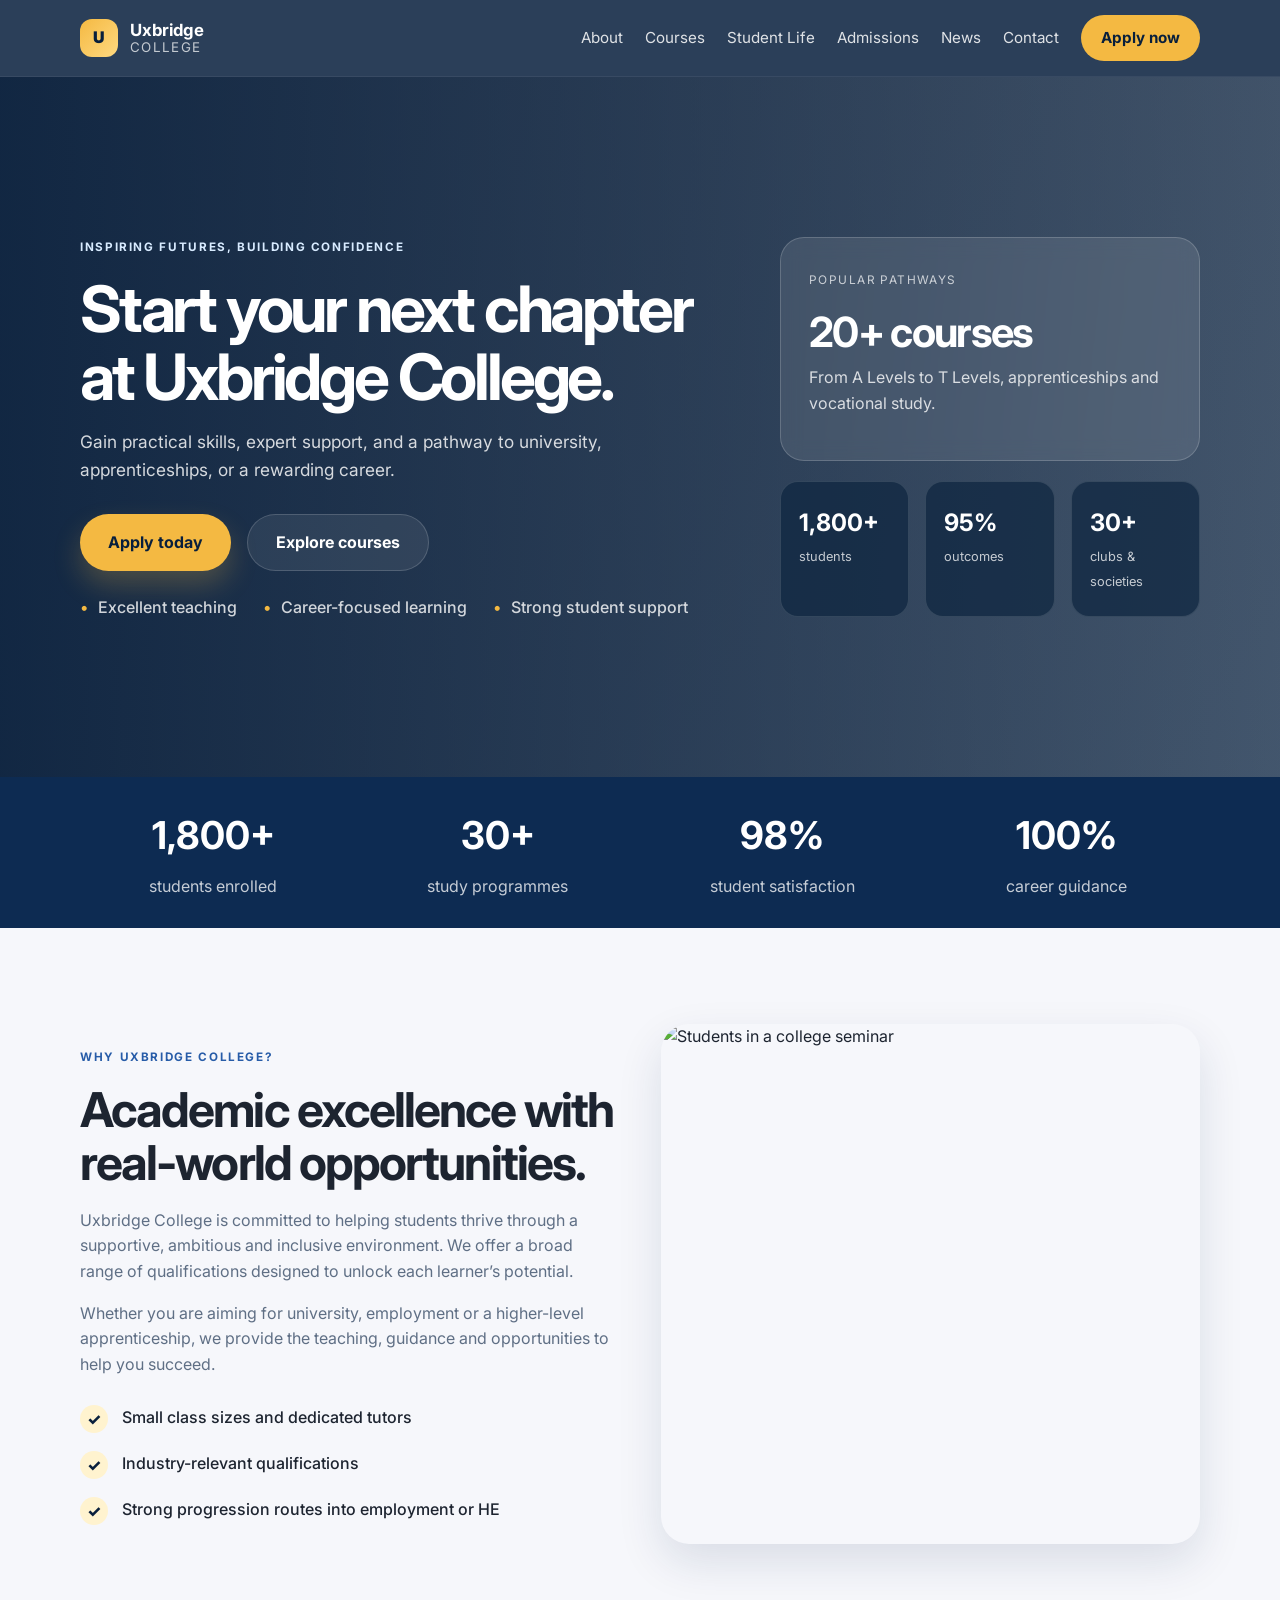
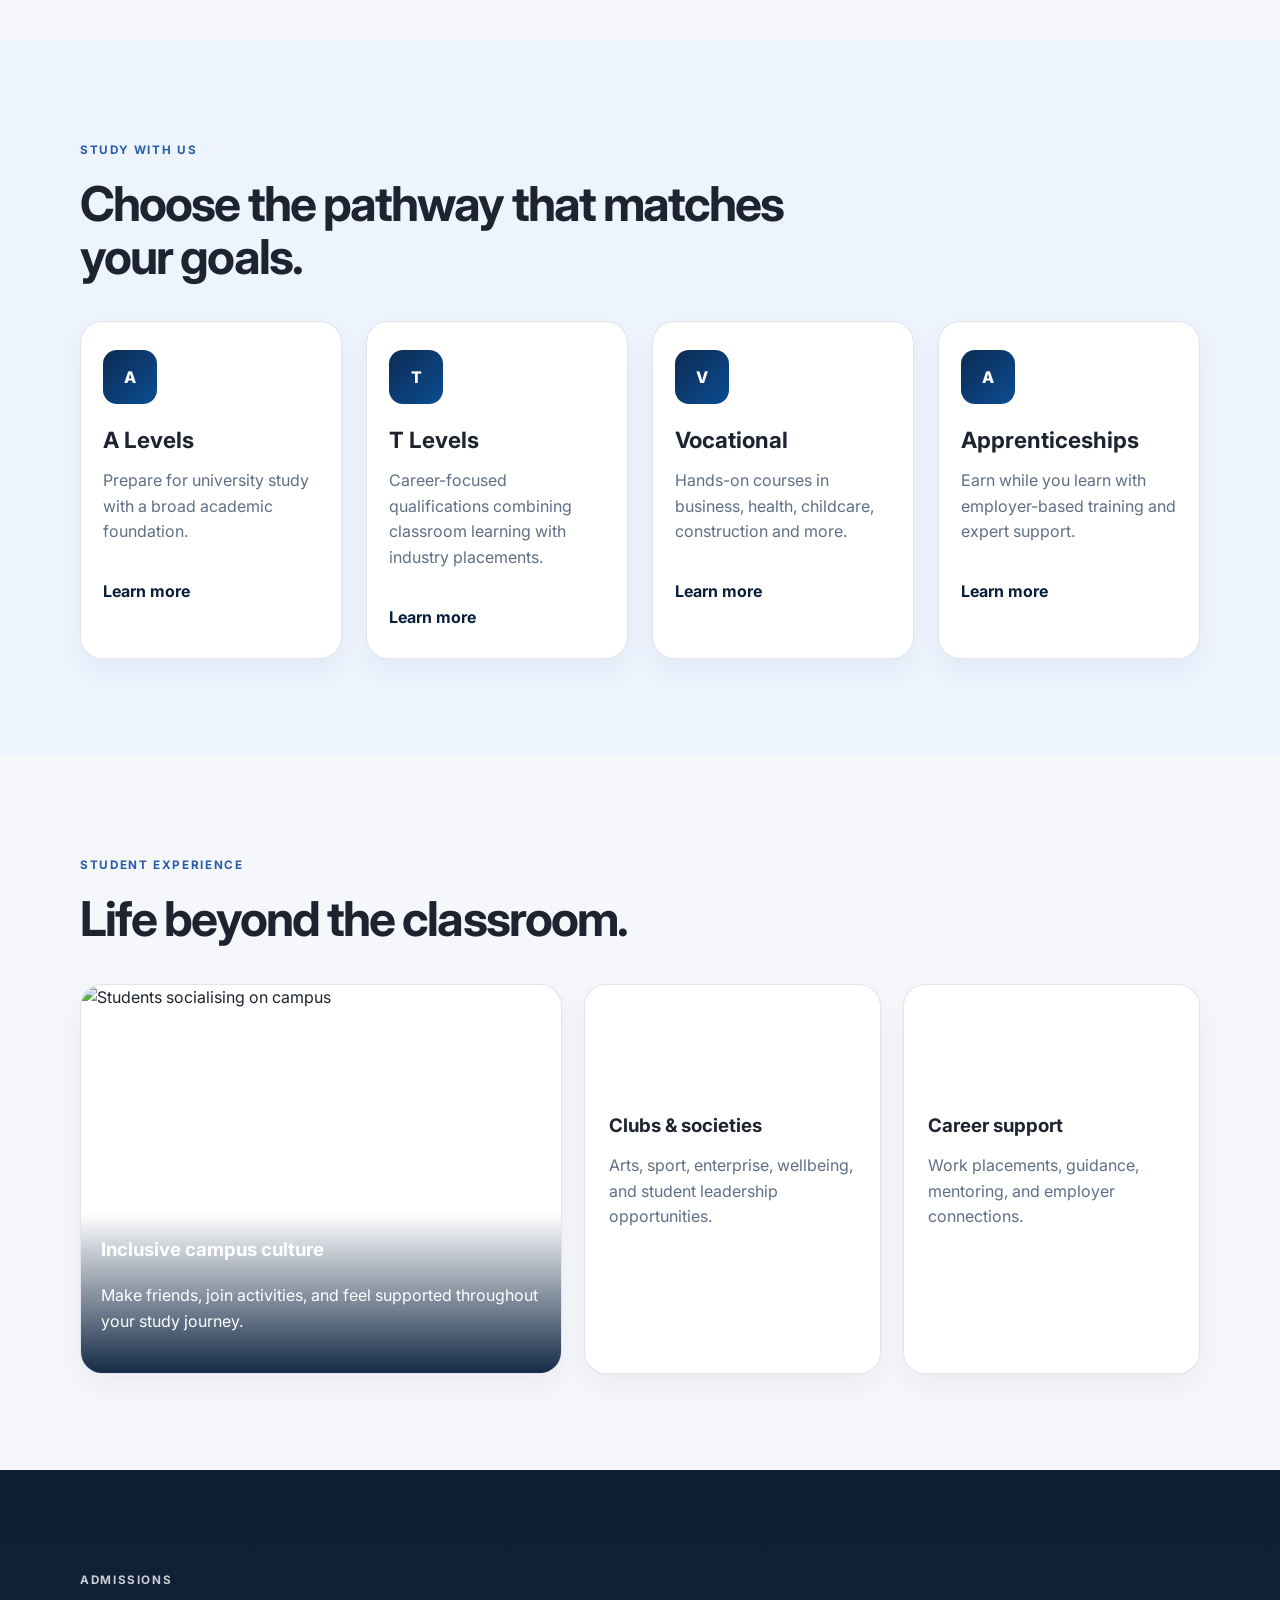
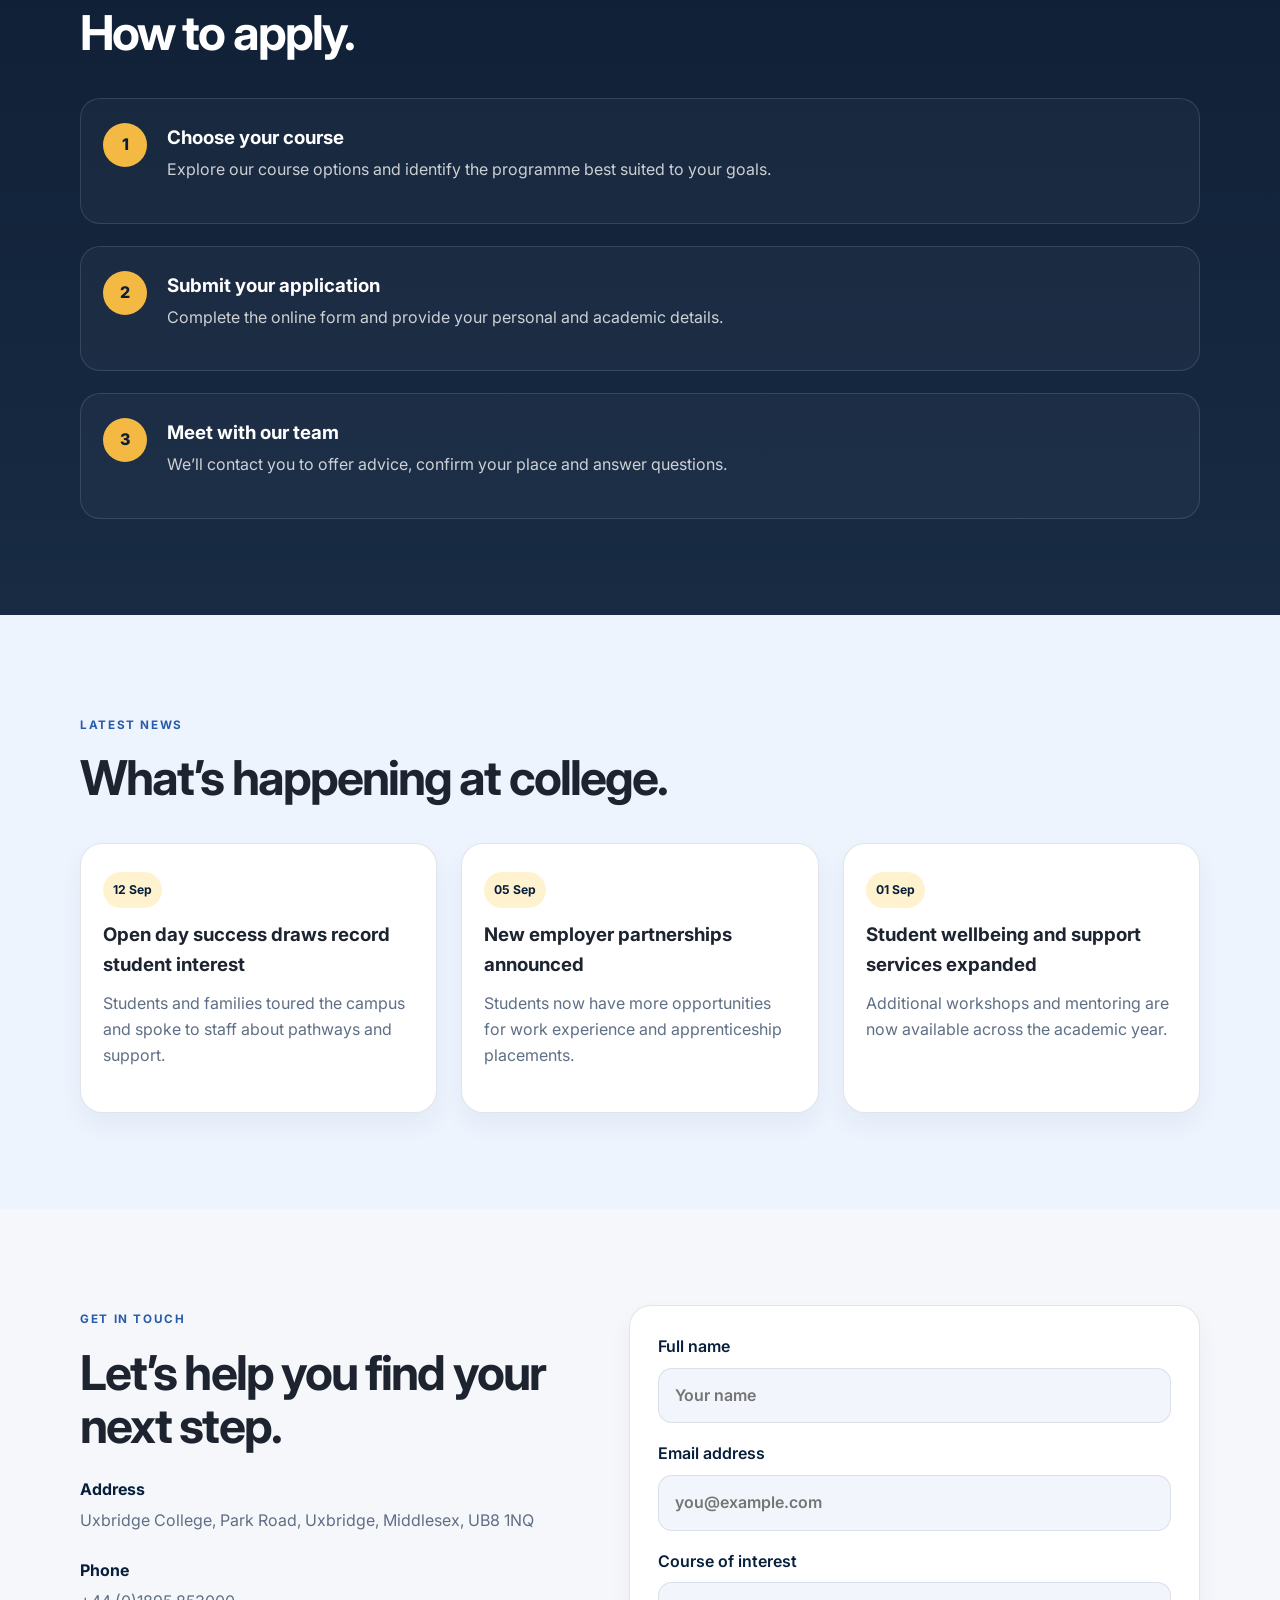
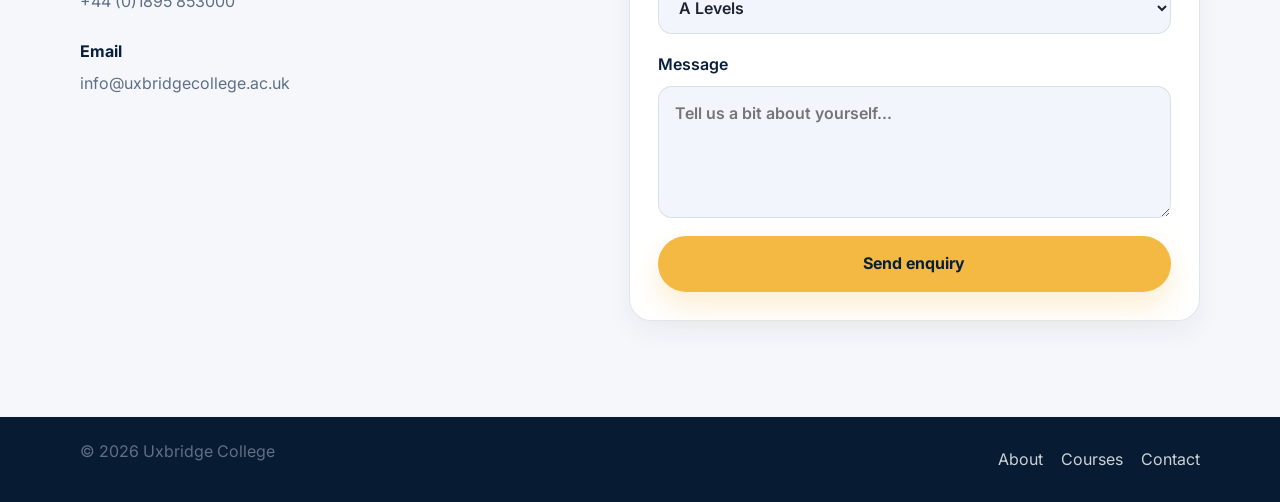
==== index.html @ 9ef07930 "Create responsive Uxbridge College marketing website with landing page and supporting assets." ====
<!DOCTYPE html>
<html lang="en">
  <head>
    <meta charset="UTF-8" />
    <meta name="viewport" content="width=device-width, initial-scale=1.0" />
    <meta
      name="description"
      content="Uxbridge College offers a wide range of further education, apprenticeships, and university pathways to help students achieve their goals."
    />
    <title>Uxbridge College | Further Education & Skills</title>
    <link rel="preconnect" href="https://fonts.googleapis.com" />
    <link rel="preconnect" href="https://fonts.gstatic.com" crossorigin />
    <link
      href="https://fonts.googleapis.com/css2?family=Inter:wght@400;500;600;700;800;900&display=swap"
      rel="stylesheet"
    />
    <link rel="stylesheet" href="styles.css" />
  </head>
  <body>
    <header class="site-header">
      <div class="container nav-wrap">
        <a href="#top" class="brand" aria-label="Uxbridge College home">
          <span class="brand-mark">U</span>
          <span class="brand-text">
            <strong>Uxbridge</strong>
            <small>College</small>
          </span>
        </a>

        <button class="nav-toggle" aria-label="Open menu" aria-expanded="false">
          <span></span>
          <span></span>
          <span></span>
        </button>

        <nav class="main-nav" aria-label="Main navigation">
          <a href="#about">About</a>
          <a href="#courses">Courses</a>
          <a href="#life">Student Life</a>
          <a href="#admissions">Admissions</a>
          <a href="#news">News</a>
          <a href="#contact">Contact</a>
          <a href="#apply" class="nav-cta">Apply now</a>
        </nav>
      </div>
    </header>

    <main id="top">
      <section class="hero">
        <div class="hero-overlay"></div>
        <div class="container hero-content">
          <div class="hero-copy">
            <p class="eyebrow">Inspiring futures, building confidence</p>
            <h1>Start your next chapter at Uxbridge College.</h1>
            <p class="lead">
              Gain practical skills, expert support, and a pathway to university,
              apprenticeships, or a rewarding career.
            </p>
            <div class="hero-actions">
              <a href="#apply" class="btn btn-primary">Apply today</a>
              <a href="#courses" class="btn btn-secondary">Explore courses</a>
            </div>
            <ul class="hero-points" aria-label="Key benefits">
              <li>Excellent teaching</li>
              <li>Career-focused learning</li>
              <li>Strong student support</li>
            </ul>
          </div>

          <div class="hero-panel" aria-label="College highlights">
            <div class="panel-card">
              <span class="panel-label">Popular pathways</span>
              <h2>20+ courses</h2>
              <p>From A Levels to T Levels, apprenticeships and vocational study.</p>
            </div>
            <div class="mini-grid">
              <div>
                <strong>1,800+</strong>
                <span>students</span>
              </div>
              <div>
                <strong>95%</strong>
                <span>outcomes</span>
              </div>
              <div>
                <strong>30+</strong>
                <span>clubs & societies</span>
              </div>
            </div>
          </div>
        </div>
      </section>

      <section class="stats-bar">
        <div class="container stats-grid">
          <div>
            <strong>1,800+</strong>
            <span>students enrolled</span>
          </div>
          <div>
            <strong>30+</strong>
            <span>study programmes</span>
          </div>
          <div>
            <strong>98%</strong>
            <span>student satisfaction</span>
          </div>
          <div>
            <strong>100%</strong>
            <span>career guidance</span>
          </div>
        </div>
      </section>

      <section class="section" id="about">
        <div class="container two-col">
          <div class="section-copy">
            <p class="eyebrow eyebrow-dark">Why Uxbridge College?</p>
            <h2>Academic excellence with real-world opportunities.</h2>
            <p>
              Uxbridge College is committed to helping students thrive through a
              supportive, ambitious and inclusive environment. We offer a broad
              range of qualifications designed to unlock each learner’s potential.
            </p>
            <p>
              Whether you are aiming for university, employment or a higher-level
              apprenticeship, we provide the teaching, guidance and opportunities
              to help you succeed.
            </p>
            <div class="feature-list">
              <div>
                <span>✓</span>
                <p>Small class sizes and dedicated tutors</p>
              </div>
              <div>
                <span>✓</span>
                <p>Industry-relevant qualifications</p>
              </div>
              <div>
                <span>✓</span>
                <p>Strong progression routes into employment or HE</p>
              </div>
            </div>
          </div>

          <div class="image-card image-card-large">
            <img
              src="https://images.unsplash.com/photo-1522202176988-66273c2fd55f?auto=format&fit=crop&w=900&q=80"
              alt="Students in a college seminar"
            />
          </div>
        </div>
      </section>

      <section class="section alt-section" id="courses">
        <div class="container">
          <div class="section-heading">
            <p class="eyebrow eyebrow-dark">Study with us</p>
            <h2>Choose the pathway that matches your goals.</h2>
          </div>

          <div class="card-grid course-grid">
            <article class="info-card">
              <div class="card-icon">A</div>
              <h3>A Levels</h3>
              <p>Prepare for university study with a broad academic foundation.</p>
              <a href="#apply">Learn more</a>
            </article>

            <article class="info-card">
              <div class="card-icon">T</div>
              <h3>T Levels</h3>
              <p>Career-focused qualifications combining classroom learning with industry placements.</p>
              <a href="#apply">Learn more</a>
            </article>

            <article class="info-card">
              <div class="card-icon">V</div>
              <h3>Vocational</h3>
              <p>Hands-on courses in business, health, childcare, construction and more.</p>
              <a href="#apply">Learn more</a>
            </article>

            <article class="info-card">
              <div class="card-icon">A</div>
              <h3>Apprenticeships</h3>
              <p>Earn while you learn with employer-based training and expert support.</p>
              <a href="#apply">Learn more</a>
            </article>
          </div>
        </div>
      </section>

      <section class="section" id="life">
        <div class="container">
          <div class="section-heading">
            <p class="eyebrow eyebrow-dark">Student experience</p>
            <h2>Life beyond the classroom.</h2>
          </div>

          <div class="life-grid">
            <div class="life-card large-card">
              <img
                src="https://images.unsplash.com/photo-1541339907198-e9a5d4d1a2f5?auto=format&fit=crop&w=900&q=80"
                alt="Students socialising on campus"
              />
              <div class="life-copy">
                <h3>Inclusive campus culture</h3>
                <p>Make friends, join activities, and feel supported throughout your study journey.</p>
              </div>
            </div>

            <div class="life-card muted-card">
              <h3>Clubs & societies</h3>
              <p>Arts, sport, enterprise, wellbeing, and student leadership opportunities.</p>
            </div>

            <div class="life-card muted-card">
              <h3>Career support</h3>
              <p>Work placements, guidance, mentoring, and employer connections.</p>
            </div>
          </div>
        </div>
      </section>

      <section class="section admissions-section" id="admissions">
        <div class="container">
          <div class="section-heading">
            <p class="eyebrow eyebrow-dark">Admissions</p>
            <h2>How to apply.</h2>
          </div>

          <div class="timeline">
            <div class="timeline-item">
              <span class="step">1</span>
              <div>
                <h3>Choose your course</h3>
                <p>Explore our course options and identify the programme best suited to your goals.</p>
              </div>
            </div>

            <div class="timeline-item">
              <span class="step">2</span>
              <div>
                <h3>Submit your application</h3>
                <p>Complete the online form and provide your personal and academic details.</p>
              </div>
            </div>

            <div class="timeline-item">
              <span class="step">3</span>
              <div>
                <h3>Meet with our team</h3>
                <p>We’ll contact you to offer advice, confirm your place and answer questions.</p>
              </div>
            </div>
          </div>
        </div>
      </section>

      <section class="section alt-section" id="news">
        <div class="container">
          <div class="section-heading">
            <p class="eyebrow eyebrow-dark">Latest news</p>
            <h2>What’s happening at college.</h2>
          </div>

          <div class="card-grid news-grid">
            <article class="news-card">
              <span class="news-date">12 Sep</span>
              <h3>Open day success draws record student interest</h3>
              <p>Students and families toured the campus and spoke to staff about pathways and support.</p>
            </article>

            <article class="news-card">
              <span class="news-date">05 Sep</span>
              <h3>New employer partnerships announced</h3>
              <p>Students now have more opportunities for work experience and apprenticeship placements.</p>
            </article>

            <article class="news-card">
              <span class="news-date">01 Sep</span>
              <h3>Student wellbeing and support services expanded</h3>
              <p>Additional workshops and mentoring are now available across the academic year.</p>
            </article>
          </div>
        </div>
      </section>

      <section class="section contact-section" id="contact">
        <div class="container contact-wrap">
          <div class="contact-info">
            <p class="eyebrow eyebrow-dark">Get in touch</p>
            <h2>Let’s help you find your next step.</h2>
            <div class="contact-item">
              <strong>Address</strong>
              <p>Uxbridge College, Park Road, Uxbridge, Middlesex, UB8 1NQ</p>
            </div>
            <div class="contact-item">
              <strong>Phone</strong>
              <p>+44 (0)1895 853000</p>
            </div>
            <div class="contact-item">
              <strong>Email</strong>
              <p>info@uxbridgecollege.ac.uk</p>
            </div>
          </div>

          <form class="contact-form" id="apply">
            <label>
              Full name
              <input type="text" name="name" placeholder="Your name" />
            </label>
            <label>
              Email address
              <input type="email" name="email" placeholder="you@example.com" />
            </label>
            <label>
              Course of interest
              <select name="course">
                <option>A Levels</option>
                <option>T Levels</option>
                <option>Vocational</option>
                <option>Apprenticeship</option>
              </select>
            </label>
            <label>
              Message
              <textarea name="message" rows="4" placeholder="Tell us a bit about yourself..."></textarea>
            </label>
            <button type="submit" class="btn btn-primary btn-block">Send enquiry</button>
          </form>
        </div>
      </section>
    </main>

    <footer class="site-footer">
      <div class="container footer-wrap">
        <p>© <span id="year"></span> Uxbridge College</p>
        <div class="footer-links">
          <a href="#about">About</a>
          <a href="#courses">Courses</a>
          <a href="#contact">Contact</a>
        </div>
      </div>
    </footer>

    <script src="script.js"></script>
  </body>
</html>
---- styles.css ----
:root {
  --bg: #f6f7fb;
  --surface: #ffffff;
  --surface-alt: #edf3ff;
  --primary: #0d2b52;
  --primary-strong: #081f3c;
  --secondary: #f4b942;
  --secondary-soft: #fff3cf;
  --text: #1d2430;
  --muted: #5f6f85;
  --border: rgba(13, 43, 82, 0.12);
  --shadow: 0 18px 45px rgba(13, 43, 82, 0.12);
}

* {
  box-sizing: border-box;
}

html {
  scroll-behavior: smooth;
}

body {
  margin: 0;
  font-family: "Inter", sans-serif;
  background: var(--bg);
  color: var(--text);
  line-height: 1.6;
}

a {
  color: inherit;
  text-decoration: none;
}

img {
  max-width: 100%;
  display: block;
}

button,
input,
select,
textarea {
  font: inherit;
}

.container {
  width: min(1120px, calc(100% - 32px));
  margin: 0 auto;
}

.section {
  padding: 96px 0;
}

.alt-section {
  background: #edf4fe;
}

.eyebrow {
  display: inline-block;
  margin: 0 0 18px;
  font-size: 0.73rem;
  letter-spacing: 0.14em;
  text-transform: uppercase;
  font-weight: 700;
  color: #d8ebff;
}

.eyebrow-dark {
  color: #275ca8;
}

h1,
h2,
h3,
p {
  margin-top: 0;
}

h1 {
  font-size: clamp(2.6rem, 5vw, 5rem);
  line-height: 1.06;
  letter-spacing: -0.05em;
  margin-bottom: 18px;
}

h2 {
  font-size: clamp(2rem, 4vw, 3rem);
  line-height: 1.1;
  letter-spacing: -0.04em;
  margin-bottom: 18px;
}

p {
  color: var(--muted);
}

.site-header {
  position: sticky;
  top: 0;
  z-index: 30;
  background: rgba(8, 31, 60, 0.85);
  backdrop-filter: blur(12px);
  border-bottom: 1px solid rgba(255, 255, 255, 0.06);
}

.nav-wrap {
  display: flex;
  align-items: center;
  justify-content: space-between;
  min-height: 76px;
  gap: 24px;
}

.brand {
  display: inline-flex;
  align-items: center;
  gap: 12px;
  color: white;
}

.brand-mark {
  display: grid;
  place-items: center;
  width: 38px;
  height: 38px;
  background: linear-gradient(135deg, var(--secondary), #ffd980);
  color: var(--primary-strong);
  border-radius: 12px;
  font-weight: 900;
}

.brand-text {
  display: grid;
  line-height: 1.1;
}

.brand-text strong {
  font-size: 1.05rem;
}

.brand-text small {
  letter-spacing: 0.1em;
  text-transform: uppercase;
  color: rgba(255, 255, 255, 0.72);
}

.main-nav {
  display: flex;
  align-items: center;
  gap: 22px;
}

.main-nav a {
  color: rgba(255, 255, 255, 0.85);
  font-size: 0.95rem;
  transition: opacity 0.2s ease;
}

.main-nav a:hover,
.main-nav a:focus-visible {
  opacity: 1;
}

.nav-cta {
  padding: 11px 20px;
  border-radius: 999px;
  background: var(--secondary);
  color: var(--primary-strong) !important;
  font-weight: 700;
}

.nav-toggle {
  display: none;
  width: 44px;
  height: 44px;
  border: 1px solid rgba(255, 255, 255, 0.2);
  background: transparent;
  border-radius: 10px;
  padding: 0;
}

.nav-toggle span {
  display: block;
  width: 20px;
  height: 2px;
  margin: 5px auto;
  background: white;
}

.hero {
  position: relative;
  background: linear-gradient(120deg, rgba(10, 26, 49, 0.74), rgba(18, 43, 71, 0.72)),
    url("https://images.unsplash.com/photo-1523240795612-9a054b0db644?auto=format&fit=crop&w=1600&q=80") center/cover no-repeat;
  color: white;
  overflow: hidden;
}

.hero-overlay {
  position: absolute;
  inset: 0;
  background: linear-gradient(90deg, rgba(8, 31, 60, 0.85), rgba(8, 31, 60, 0.2));
}

.hero-content {
  position: relative;
  display: grid;
  grid-template-columns: 1.2fr 0.8fr;
  align-items: center;
  gap: 32px;
  min-height: 700px;
  z-index: 1;
}

.hero-copy {
  max-width: 640px;
}

.hero-copy .lead {
  max-width: 560px;
  color: rgba(255, 255, 255, 0.82);
  font-size: 1.08rem;
}

.hero-actions {
  display: flex;
  flex-wrap: wrap;
  gap: 16px;
  margin: 30px 0 24px;
}

.btn {
  display: inline-flex;
  align-items: center;
  justify-content: center;
  border-radius: 999px;
  padding: 15px 28px;
  font-weight: 700;
  transition: transform 0.2s ease, box-shadow 0.2s ease;
}

.btn:hover,
.btn:focus-visible {
  transform: translateY(-1px);
}

.btn-primary {
  background: var(--secondary);
  color: var(--primary-strong);
  box-shadow: 0 14px 28px rgba(244, 185, 66, 0.24);
}

.btn-secondary {
  background: rgba(255, 255, 255, 0.08);
  border: 1px solid rgba(255, 255, 255, 0.16);
  color: white;
}

.hero-points {
  list-style: none;
  display: flex;
  flex-wrap: wrap;
  gap: 16px 26px;
  padding: 0;
  margin: 0;
  color: rgba(255, 255, 255, 0.8);
  font-weight: 500;
}

.hero-points li {
  position: relative;
  padding-left: 18px;
}

.hero-points li::before {
  content: "•";
  position: absolute;
  left: 0;
  color: var(--secondary);
}

.hero-panel {
  display: grid;
  gap: 20px;
  justify-self: end;
  width: min(100%, 420px);
}

.panel-card {
  background: rgba(255, 255, 255, 0.1);
  backdrop-filter: blur(10px);
  border: 1px solid rgba(255, 255, 255, 0.18);
  border-radius: 24px;
  padding: 28px;
}

.panel-label {
  display: inline-block;
  color: rgba(255, 255, 255, 0.72);
  font-size: 0.74rem;
  letter-spacing: 0.12em;
  text-transform: uppercase;
}

.panel-card h2 {
  margin: 18px 0 10px;
  font-size: clamp(2rem, 4vw, 2.6rem);
}

.panel-card p {
  color: rgba(255, 255, 255, 0.8);
}

.mini-grid {
  display: grid;
  grid-template-columns: repeat(3, minmax(0, 1fr));
  gap: 16px;
}

.mini-grid div {
  padding: 22px 18px;
  background: rgba(15, 38, 65, 0.72);
  border: 1px solid rgba(255, 255, 255, 0.12);
  border-radius: 18px;
}

.mini-grid strong {
  display: block;
  font-size: 1.5rem;
  color: white;
}

.mini-grid span {
  color: rgba(255, 255, 255, 0.75);
  font-size: 0.8rem;
}

.stats-bar {
  background: var(--primary);
  color: white;
  padding: 28px 0;
}

.stats-grid {
  display: grid;
  grid-template-columns: repeat(4, 1fr);
  gap: 18px;
  text-align: center;
}

.stats-grid strong {
  display: block;
  font-size: clamp(1.8rem, 3vw, 2.4rem);
  margin-bottom: 8px;
}

.stats-grid span {
  color: rgba(255, 255, 255, 0.76);
}

.two-col {
  display: grid;
  grid-template-columns: 1fr 1fr;
  align-items: center;
  gap: 42px;
}

.section-copy {
  max-width: 560px;
}

.feature-list {
  margin-top: 28px;
  display: grid;
  gap: 18px;
}

.feature-list div {
  display: flex;
  align-items: flex-start;
  gap: 14px;
}

.feature-list span {
  display: inline-grid;
  place-items: center;
  width: 28px;
  height: 28px;
  border-radius: 50%;
  background: var(--secondary-soft);
  color: var(--primary-strong);
  font-weight: 800;
}

.feature-list p {
  margin: 0;
  color: var(--text);
  font-weight: 500;
}

.image-card {
  overflow: hidden;
  border-radius: 28px;
  box-shadow: var(--shadow);
}

.image-card-large {
  min-height: 520px;
}

.image-card img {
  width: 100%;
  height: 100%;
  object-fit: cover;
}

.section-heading {
  max-width: 720px;
  margin-bottom: 38px;
}

.card-grid {
  display: grid;
  gap: 24px;
}

.course-grid {
  grid-template-columns: repeat(4, minmax(0, 1fr));
}

.info-card,
.news-card,
.life-card,
.contact-form {
  background: var(--surface);
  border: 1px solid var(--border);
  border-radius: 22px;
  box-shadow: 0 12px 24px rgba(13, 43, 82, 0.05);
}

.info-card {
  padding: 28px 22px;
}

.card-icon {
  display: grid;
  place-items: center;
  width: 54px;
  height: 54px;
  background: linear-gradient(135deg, var(--primary), #0b4d93);
  color: white;
  font-weight: 800;
  border-radius: 14px;
  margin-bottom: 18px;
}

.info-card h3 {
  margin-bottom: 10px;
  font-size: 1.4rem;
}

.info-card a {
  display: inline-block;
  margin-top: 18px;
  color: var(--primary-strong);
  font-weight: 700;
}

.life-grid {
  display: grid;
  grid-template-columns: 1.3fr 0.8fr 0.8fr;
  gap: 22px;
}

.life-card {
  overflow: hidden;
}

.large-card {
  position: relative;
  min-height: 390px;
}

.large-card img {
  width: 100%;
  height: 100%;
  object-fit: cover;
}

.life-copy {
  position: absolute;
  inset: auto 0 0 0;
  background: linear-gradient(180deg, transparent, rgba(8, 31, 60, 0.95));
  color: white;
  padding: 22px 20px;
}

.life-copy h3,
.life-copy p {
  color: white;
}

.muted-card {
  padding: 28px 24px;
  display: flex;
  flex-direction: column;
  justify-content: center;
}

.muted-card h3 {
  margin-bottom: 12px;
}

.admissions-section {
  background: linear-gradient(180deg, rgba(10, 26, 49, 0.98), rgba(19, 39, 63, 0.98));
  color: white;
}

.admissions-section .eyebrow-dark,
.admissions-section p {
  color: rgba(255, 255, 255, 0.78);
}

.timeline {
  display: grid;
  gap: 22px;
}

.timeline-item {
  display: flex;
  align-items: flex-start;
  gap: 20px;
  border: 1px solid rgba(255, 255, 255, 0.12);
  background: rgba(255, 255, 255, 0.03);
  border-radius: 20px;
  padding: 24px 22px;
}

.step {
  display: grid;
  place-items: center;
  width: 44px;
  height: 44px;
  border-radius: 50%;
  background: var(--secondary);
  color: var(--primary-strong);
  font-weight: 800;
}

.timeline-item h3 {
  color: white;
  margin-bottom: 4px;
}

.news-grid {
  grid-template-columns: repeat(3, minmax(0, 1fr));
}

.news-card {
  padding: 28px 22px;
}

.news-date {
  display: inline-block;
  margin-bottom: 12px;
  padding: 8px 10px;
  border-radius: 999px;
  background: var(--secondary-soft);
  color: var(--primary-strong);
  font-size: 0.76rem;
  font-weight: 700;
}

.news-card h3 {
  margin-bottom: 12px;
}

.contact-wrap {
  display: grid;
  grid-template-columns: 0.95fr 1.05fr;
  gap: 32px;
  align-items: start;
}

.contact-info {
  padding-right: 12px;
}

.contact-item {
  margin-top: 24px;
}

.contact-item strong {
  display: block;
  margin-bottom: 6px;
  color: var(--primary-strong);
}

.contact-form {
  padding: 28px;
  display: grid;
  gap: 18px;
}

.contact-form label {
  display: grid;
  gap: 8px;
  color: var(--primary-strong);
  font-weight: 600;
}

.contact-form input,
.contact-form select,
.contact-form textarea {
  width: 100%;
  background: #f2f5fb;
  border: 1px solid rgba(13, 43, 82, 0.1);
  border-radius: 14px;
  padding: 14px 16px;
  color: var(--text);
}

.contact-form input:focus,
.contact-form select:focus,
.contact-form textarea:focus {
  outline: 2px solid rgba(13, 43, 82, 0.15);
  border-color: rgba(13, 43, 82, 0.2);
}

.btn-block {
  width: 100%;
  border: none;
  cursor: pointer;
}

.site-footer {
  background: #071b33;
  color: rgba(255, 255, 255, 0.8);
  padding: 22px 0;
}

.footer-wrap {
  display: flex;
  align-items: center;
  justify-content: space-between;
  gap: 16px;
}

.footer-links {
  display: flex;
  align-items: center;
  gap: 18px;
}

@media (max-width: 980px) {
  .hero-content,
  .two-col,
  .contact-wrap,
  .life-grid {
    grid-template-columns: 1fr;
  }

  .course-grid {
    grid-template-columns: repeat(2, minmax(0, 1fr));
  }

  .news-grid {
    grid-template-columns: 1fr;
  }

  .hero-panel {
    justify-self: stretch;
  }
}

@media (max-width: 780px) {
  .main-nav {
    position: absolute;
    top: calc(100% + 10px);
    left: 16px;
    right: 16px;
    display: none;
    flex-direction: column;
    align-items: flex-start;
    padding: 18px 18px 12px;
    background: rgba(8, 31, 60, 0.96);
    border: 1px solid rgba(255, 255, 255, 0.08);
    border-radius: 18px;
    box-shadow: var(--shadow);
  }

  .main-nav.is-open {
    display: flex;
  }

  .nav-toggle {
    display: block;
  }

  .stats-grid,
  .course-grid {
    grid-template-columns: 1fr;
  }

  .hero-content {
    min-height: 620px;
    padding: 72px 0;
  }

  .section {
    padding: 80px 0;
  }

  .footer-wrap {
    flex-direction: column;
    text-align: center;
  }
}
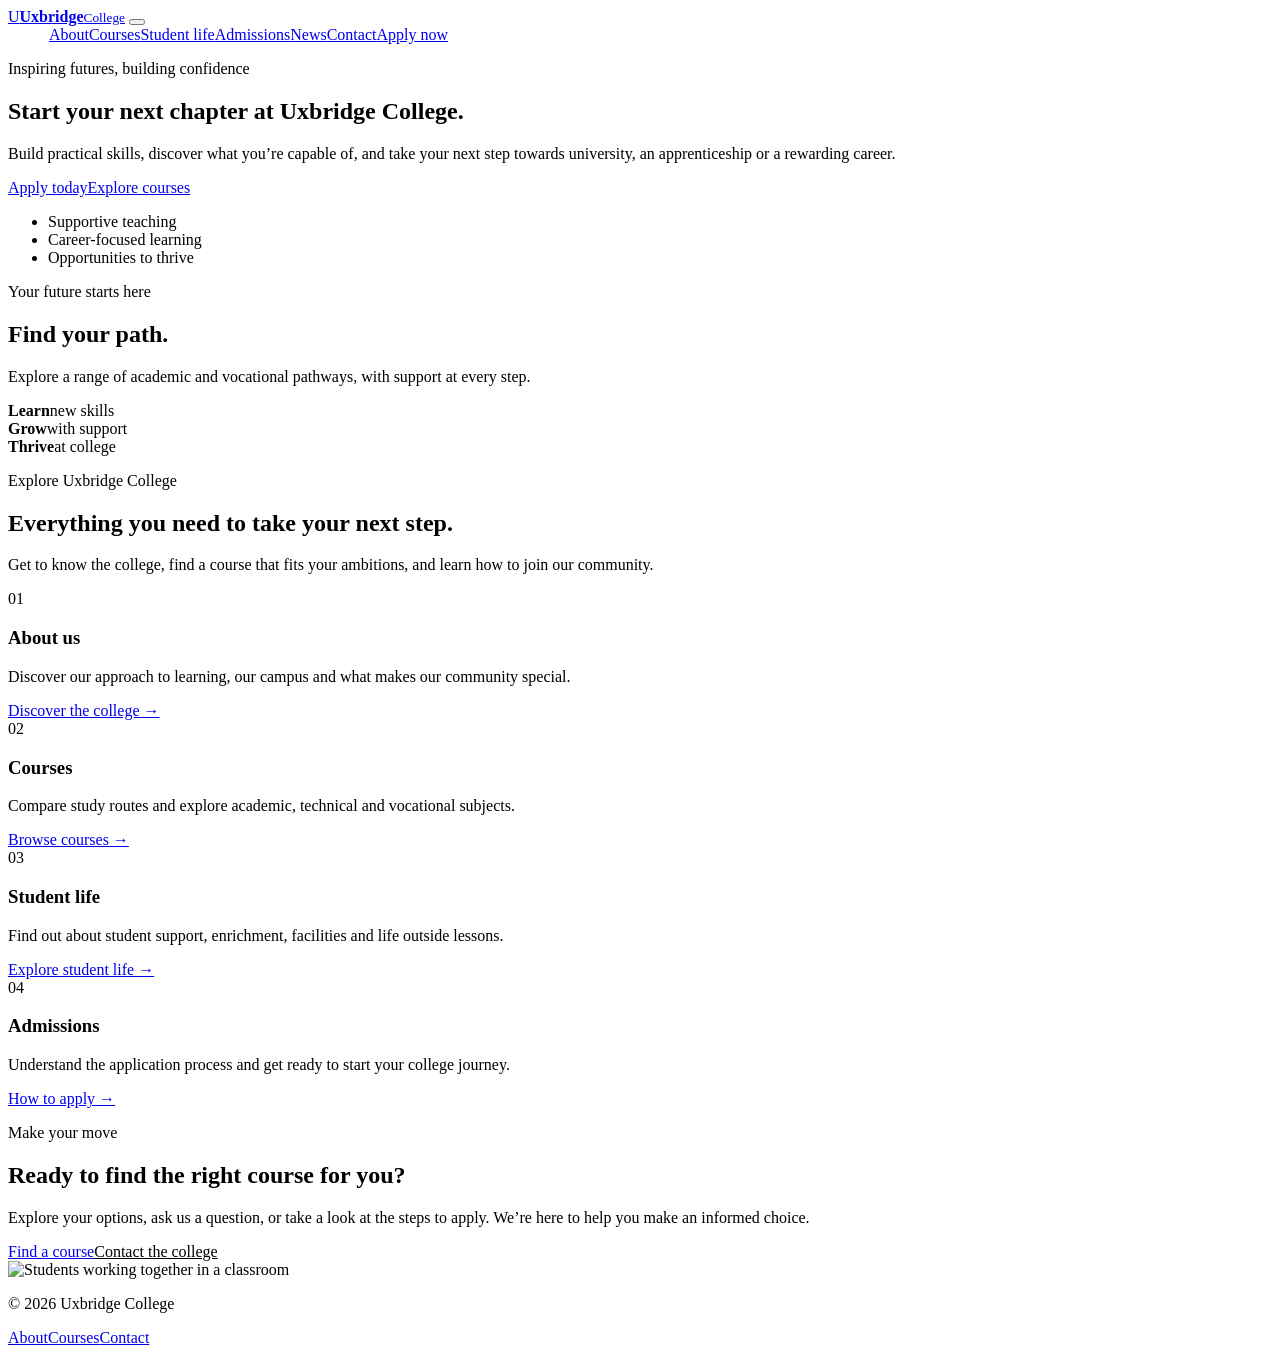
==== commit 2e9cfb1c: "Convert college landing page into responsive multi-page site" ====
--- a/index.html
+++ b/index.html
@@ -1,350 +1,34 @@
 <!DOCTYPE html>
 <html lang="en">
-  <head>
-    <meta charset="UTF-8" />
-    <meta name="viewport" content="width=device-width, initial-scale=1.0" />
-    <meta
-      name="description"
-      content="Uxbridge College offers a wide range of further education, apprenticeships, and university pathways to help students achieve their goals."
-    />
-    <title>Uxbridge College | Further Education & Skills</title>
-    <link rel="preconnect" href="https://fonts.googleapis.com" />
-    <link rel="preconnect" href="https://fonts.gstatic.com" crossorigin />
-    <link
-      href="https://fonts.googleapis.com/css2?family=Inter:wght@400;500;600;700;800;900&display=swap"
-      rel="stylesheet"
-    />
-    <link rel="stylesheet" href="styles.css" />
-  </head>
-  <body>
-    <header class="site-header">
-      <div class="container nav-wrap">
-        <a href="#top" class="brand" aria-label="Uxbridge College home">
-          <span class="brand-mark">U</span>
-          <span class="brand-text">
-            <strong>Uxbridge</strong>
-            <small>College</small>
-          </span>
-        </a>
-
-        <button class="nav-toggle" aria-label="Open menu" aria-expanded="false">
-          <span></span>
-          <span></span>
-          <span></span>
-        </button>
-
-        <nav class="main-nav" aria-label="Main navigation">
-          <a href="#about">About</a>
-          <a href="#courses">Courses</a>
-          <a href="#life">Student Life</a>
-          <a href="#admissions">Admissions</a>
-          <a href="#news">News</a>
-          <a href="#contact">Contact</a>
-          <a href="#apply" class="nav-cta">Apply now</a>
-        </nav>
-      </div>
-    </header>
-
-    <main id="top">
-      <section class="hero">
-        <div class="hero-overlay"></div>
-        <div class="container hero-content">
-          <div class="hero-copy">
-            <p class="eyebrow">Inspiring futures, building confidence</p>
-            <h1>Start your next chapter at Uxbridge College.</h1>
-            <p class="lead">
-              Gain practical skills, expert support, and a pathway to university,
-              apprenticeships, or a rewarding career.
-            </p>
-            <div class="hero-actions">
-              <a href="#apply" class="btn btn-primary">Apply today</a>
-              <a href="#courses" class="btn btn-secondary">Explore courses</a>
-            </div>
-            <ul class="hero-points" aria-label="Key benefits">
-              <li>Excellent teaching</li>
-              <li>Career-focused learning</li>
-              <li>Strong student support</li>
-            </ul>
-          </div>
-
-          <div class="hero-panel" aria-label="College highlights">
-            <div class="panel-card">
-              <span class="panel-label">Popular pathways</span>
-              <h2>20+ courses</h2>
-              <p>From A Levels to T Levels, apprenticeships and vocational study.</p>
-            </div>
-            <div class="mini-grid">
-              <div>
-                <strong>1,800+</strong>
-                <span>students</span>
-              </div>
-              <div>
-                <strong>95%</strong>
-                <span>outcomes</span>
-              </div>
-              <div>
-                <strong>30+</strong>
-                <span>clubs & societies</span>
-              </div>
-            </div>
-          </div>
-        </div>
-      </section>
-
-      <section class="stats-bar">
-        <div class="container stats-grid">
-          <div>
-            <strong>1,800+</strong>
-            <span>students enrolled</span>
-          </div>
-          <div>
-            <strong>30+</strong>
-            <span>study programmes</span>
-          </div>
-          <div>
-            <strong>98%</strong>
-            <span>student satisfaction</span>
-          </div>
-          <div>
-            <strong>100%</strong>
-            <span>career guidance</span>
-          </div>
-        </div>
-      </section>
-
-      <section class="section" id="about">
-        <div class="container two-col">
-          <div class="section-copy">
-            <p class="eyebrow eyebrow-dark">Why Uxbridge College?</p>
-            <h2>Academic excellence with real-world opportunities.</h2>
-            <p>
-              Uxbridge College is committed to helping students thrive through a
-              supportive, ambitious and inclusive environment. We offer a broad
-              range of qualifications designed to unlock each learner’s potential.
-            </p>
-            <p>
-              Whether you are aiming for university, employment or a higher-level
-              apprenticeship, we provide the teaching, guidance and opportunities
-              to help you succeed.
-            </p>
-            <div class="feature-list">
-              <div>
-                <span>✓</span>
-                <p>Small class sizes and dedicated tutors</p>
-              </div>
-              <div>
-                <span>✓</span>
-                <p>Industry-relevant qualifications</p>
-              </div>
-              <div>
-                <span>✓</span>
-                <p>Strong progression routes into employment or HE</p>
-              </div>
-            </div>
-          </div>
-
-          <div class="image-card image-card-large">
-            <img
-              src="https://images.unsplash.com/photo-1522202176988-66273c2fd55f?auto=format&fit=crop&w=900&q=80"
-              alt="Students in a college seminar"
-            />
-          </div>
-        </div>
-      </section>
-
-      <section class="section alt-section" id="courses">
-        <div class="container">
-          <div class="section-heading">
-            <p class="eyebrow eyebrow-dark">Study with us</p>
-            <h2>Choose the pathway that matches your goals.</h2>
-          </div>
-
-          <div class="card-grid course-grid">
-            <article class="info-card">
-              <div class="card-icon">A</div>
-              <h3>A Levels</h3>
-              <p>Prepare for university study with a broad academic foundation.</p>
-              <a href="#apply">Learn more</a>
-            </article>
-
-            <article class="info-card">
-              <div class="card-icon">T</div>
-              <h3>T Levels</h3>
-              <p>Career-focused qualifications combining classroom learning with industry placements.</p>
-              <a href="#apply">Learn more</a>
-            </article>
-
-            <article class="info-card">
-              <div class="card-icon">V</div>
-              <h3>Vocational</h3>
-              <p>Hands-on courses in business, health, childcare, construction and more.</p>
-              <a href="#apply">Learn more</a>
-            </article>
-
-            <article class="info-card">
-              <div class="card-icon">A</div>
-              <h3>Apprenticeships</h3>
-              <p>Earn while you learn with employer-based training and expert support.</p>
-              <a href="#apply">Learn more</a>
-            </article>
-          </div>
-        </div>
-      </section>
-
-      <section class="section" id="life">
-        <div class="container">
-          <div class="section-heading">
-            <p class="eyebrow eyebrow-dark">Student experience</p>
-            <h2>Life beyond the classroom.</h2>
-          </div>
-
-          <div class="life-grid">
-            <div class="life-card large-card">
-              <img
-                src="https://images.unsplash.com/photo-1541339907198-e9a5d4d1a2f5?auto=format&fit=crop&w=900&q=80"
-                alt="Students socialising on campus"
-              />
-              <div class="life-copy">
-                <h3>Inclusive campus culture</h3>
-                <p>Make friends, join activities, and feel supported throughout your study journey.</p>
-              </div>
-            </div>
-
-            <div class="life-card muted-card">
-              <h3>Clubs & societies</h3>
-              <p>Arts, sport, enterprise, wellbeing, and student leadership opportunities.</p>
-            </div>
-
-            <div class="life-card muted-card">
-              <h3>Career support</h3>
-              <p>Work placements, guidance, mentoring, and employer connections.</p>
-            </div>
-          </div>
-        </div>
-      </section>
-
-      <section class="section admissions-section" id="admissions">
-        <div class="container">
-          <div class="section-heading">
-            <p class="eyebrow eyebrow-dark">Admissions</p>
-            <h2>How to apply.</h2>
-          </div>
-
-          <div class="timeline">
-            <div class="timeline-item">
-              <span class="step">1</span>
-              <div>
-                <h3>Choose your course</h3>
-                <p>Explore our course options and identify the programme best suited to your goals.</p>
-              </div>
-            </div>
-
-            <div class="timeline-item">
-              <span class="step">2</span>
-              <div>
-                <h3>Submit your application</h3>
-                <p>Complete the online form and provide your personal and academic details.</p>
-              </div>
-            </div>
-
-            <div class="timeline-item">
-              <span class="step">3</span>
-              <div>
-                <h3>Meet with our team</h3>
-                <p>We’ll contact you to offer advice, confirm your place and answer questions.</p>
-              </div>
-            </div>
-          </div>
-        </div>
-      </section>
-
-      <section class="section alt-section" id="news">
-        <div class="container">
-          <div class="section-heading">
-            <p class="eyebrow eyebrow-dark">Latest news</p>
-            <h2>What’s happening at college.</h2>
-          </div>
-
-          <div class="card-grid news-grid">
-            <article class="news-card">
-              <span class="news-date">12 Sep</span>
-              <h3>Open day success draws record student interest</h3>
-              <p>Students and families toured the campus and spoke to staff about pathways and support.</p>
-            </article>
-
-            <article class="news-card">
-              <span class="news-date">05 Sep</span>
-              <h3>New employer partnerships announced</h3>
-              <p>Students now have more opportunities for work experience and apprenticeship placements.</p>
-            </article>
-
-            <article class="news-card">
-              <span class="news-date">01 Sep</span>
-              <h3>Student wellbeing and support services expanded</h3>
-              <p>Additional workshops and mentoring are now available across the academic year.</p>
-            </article>
-          </div>
-        </div>
-      </section>
-
-      <section class="section contact-section" id="contact">
-        <div class="container contact-wrap">
-          <div class="contact-info">
-            <p class="eyebrow eyebrow-dark">Get in touch</p>
-            <h2>Let’s help you find your next step.</h2>
-            <div class="contact-item">
-              <strong>Address</strong>
-              <p>Uxbridge College, Park Road, Uxbridge, Middlesex, UB8 1NQ</p>
-            </div>
-            <div class="contact-item">
-              <strong>Phone</strong>
-              <p>+44 (0)1895 853000</p>
-            </div>
-            <div class="contact-item">
-              <strong>Email</strong>
-              <p>info@uxbridgecollege.ac.uk</p>
-            </div>
-          </div>
-
-          <form class="contact-form" id="apply">
-            <label>
-              Full name
-              <input type="text" name="name" placeholder="Your name" />
-            </label>
-            <label>
-              Email address
-              <input type="email" name="email" placeholder="you@example.com" />
-            </label>
-            <label>
-              Course of interest
-              <select name="course">
-                <option>A Levels</option>
-                <option>T Levels</option>
-                <option>Vocational</option>
-                <option>Apprenticeship</option>
-              </select>
-            </label>
-            <label>
-              Message
-              <textarea name="message" rows="4" placeholder="Tell us a bit about yourself..."></textarea>
-            </label>
-            <button type="submit" class="btn btn-primary btn-block">Send enquiry</button>
-          </form>
-        </div>
-      </section>
-    </main>
-
-    <footer class="site-footer">
-      <div class="container footer-wrap">
-        <p>© <span id="year"></span> Uxbridge College</p>
-        <div class="footer-links">
-          <a href="#about">About</a>
-          <a href="#courses">Courses</a>
-          <a href="#contact">Contact</a>
-        </div>
-      </div>
-    </footer>
-
-    <script src="script.js"></script>
-  </body>
+<head>
+  <meta charset="UTF-8" />
+  <meta name="viewport" content="width=device-width, initial-scale=1.0" />
+  <meta name="description" content="Explore courses, student life, admissions and support at Uxbridge College." />
+  <title>Uxbridge College | Home</title>
+  <link rel="preconnect" href="https://fonts.googleapis.com" />
+  <link rel="preconnect" href="https://fonts.gstatic.com" crossorigin />
+  <link href="https://fonts.googleapis.com/css2?family=Inter:wght@400;500;600;700;800;900&display=swap" rel="stylesheet" />
+  <link rel="stylesheet" href="styles.css" />
+</head>
+<body>
+  <header class="site-header"><div class="container nav-wrap">
+    <a href="index.html" class="brand" aria-label="Uxbridge College home"><span class="brand-mark">U</span><span class="brand-text"><strong>Uxbridge</strong><small>College</small></span></a>
+    <button class="nav-toggle" aria-label="Open menu" aria-expanded="false"><span></span><span></span><span></span></button>
+    <nav class="main-nav" aria-label="Main navigation">
+      <a href="index.html" aria-current="page">Home</a><a href="about.html">About</a><a href="courses.html">Courses</a><a href="student-life.html">Student life</a><a href="admissions.html">Admissions</a><a href="news.html">News</a><a href="contact.html">Contact</a><a href="admissions.html#apply" class="nav-cta">Apply now</a>
+    </nav>
+  </div></header>
+  <main>
+    <section class="hero"><div class="hero-overlay"></div><div class="container hero-content">
+      <div class="hero-copy"><p class="eyebrow">Inspiring futures, building confidence</p><h1>Start your next chapter at Uxbridge College.</h1><p class="lead">Build practical skills, discover what you’re capable of, and take your next step towards university, an apprenticeship or a rewarding career.</p><div class="hero-actions"><a href="admissions.html#apply" class="btn btn-primary">Apply today</a><a href="courses.html" class="btn btn-secondary">Explore courses</a></div><ul class="hero-points"><li>Supportive teaching</li><li>Career-focused learning</li><li>Opportunities to thrive</li></ul></div>
+      <div class="hero-panel"><div class="panel-card"><span class="panel-label">Your future starts here</span><h2>Find your path.</h2><p>Explore a range of academic and vocational pathways, with support at every step.</p></div><div class="mini-grid"><div><strong>Learn</strong><span>new skills</span></div><div><strong>Grow</strong><span>with support</span></div><div><strong>Thrive</strong><span>at college</span></div></div></div>
+    </div></section>
+    <section class="section"><div class="container"><div class="section-heading"><p class="eyebrow eyebrow-dark">Explore Uxbridge College</p><h2>Everything you need to take your next step.</h2><p>Get to know the college, find a course that fits your ambitions, and learn how to join our community.</p></div>
+      <div class="card-grid course-grid"><article class="info-card"><div class="card-icon">01</div><h3>About us</h3><p>Discover our approach to learning, our campus and what makes our community special.</p><a href="about.html">Discover the college →</a></article><article class="info-card"><div class="card-icon">02</div><h3>Courses</h3><p>Compare study routes and explore academic, technical and vocational subjects.</p><a href="courses.html">Browse courses →</a></article><article class="info-card"><div class="card-icon">03</div><h3>Student life</h3><p>Find out about student support, enrichment, facilities and life outside lessons.</p><a href="student-life.html">Explore student life →</a></article><article class="info-card"><div class="card-icon">04</div><h3>Admissions</h3><p>Understand the application process and get ready to start your college journey.</p><a href="admissions.html">How to apply →</a></article></div>
+    </div></section>
+    <section class="section alt-section"><div class="container two-col"><div class="section-copy"><p class="eyebrow eyebrow-dark">Make your move</p><h2>Ready to find the right course for you?</h2><p>Explore your options, ask us a question, or take a look at the steps to apply. We’re here to help you make an informed choice.</p><div class="hero-actions"><a href="courses.html" class="btn btn-primary">Find a course</a><a href="contact.html" class="btn btn-secondary dark-button">Contact the college</a></div></div><div class="image-card image-card-large"><img src="https://images.unsplash.com/photo-1522202176988-66273c2fd55f?auto=format&fit=crop&w=900&q=80" alt="Students working together in a classroom" /></div></div></section>
+  </main>
+  <footer class="site-footer"><div class="container footer-wrap"><p>© <span id="year"></span> Uxbridge College</p><div class="footer-links"><a href="about.html">About</a><a href="courses.html">Courses</a><a href="contact.html">Contact</a></div></div></footer>
+  <script src="script.js"></script>
+</body>
 </html>
--- a/styles.css
+++ b/styles.css
@@ -1,720 +1,21 @@
-:root {
-  --bg: #f6f7fb;
-  --surface: #ffffff;
-  --surface-alt: #edf3ff;
-  --primary: #0d2b52;
-  --primary-strong: #081f3c;
-  --secondary: #f4b942;
-  --secondary-soft: #fff3cf;
-  --text: #1d2430;
-  --muted: #5f6f85;
-  --border: rgba(13, 43, 82, 0.12);
-  --shadow: 0 18px 45px rgba(13, 43, 82, 0.12);
+/* Multi-page layouts */
+.page-hero {
+  padding: 100px 0 92px;
+  color: #fff;
+  background: linear-gradient(120deg, rgba(8, 31, 60, .96), rgba(11, 77, 147, .82)), url("https://images.unsplash.com/photo-1523240795612-9a054b0db644?auto=format&fit=crop&w=1600&q=80") center/cover no-repeat;
 }
-
-* {
-  box-sizing: border-box;
+.page-hero h1 { max-width: 820px; }
+.page-hero .lead { max-width: 720px; color: rgba(255,255,255,.82); font-size: 1.1rem; }
+.page-hero .eyebrow { color: #ffda7c; }
+.dark-button { color: var(--primary-strong); border-color: var(--border); background: transparent; }
+.check-list { display: grid; gap: 14px; padding-left: 22px; color: var(--muted); }
+.check-list li::marker { color: #275ca8; }
+.callout { display: flex; justify-content: space-between; align-items: center; gap: 24px; padding: 32px; border: 1px solid var(--border); border-radius: 22px; background: var(--surface); }
+.callout h2 { margin: 0; }
+.form-note { font-size: .88rem; }
+.main-nav a[aria-current="page"] { color: #fff; font-weight: 700; }
+.main-nav .nav-cta[aria-current="page"] { color: var(--primary-strong); }
+@media (max-width: 780px) {
+  .page-hero { padding: 76px 0 68px; }
+  .callout { align-items: flex-start; flex-direction: column; }
 }
-
-html {
-  scroll-behavior: smooth;
-}
-
-body {
-  margin: 0;
-  font-family: "Inter", sans-serif;
-  background: var(--bg);
-  color: var(--text);
-  line-height: 1.6;
-}
-
-a {
-  color: inherit;
-  text-decoration: none;
-}
-
-img {
-  max-width: 100%;
-  display: block;
-}
-
-button,
-input,
-select,
-textarea {
-  font: inherit;
-}
-
-.container {
-  width: min(1120px, calc(100% - 32px));
-  margin: 0 auto;
-}
-
-.section {
-  padding: 96px 0;
-}
-
-.alt-section {
-  background: #edf4fe;
-}
-
-.eyebrow {
-  display: inline-block;
-  margin: 0 0 18px;
-  font-size: 0.73rem;
-  letter-spacing: 0.14em;
-  text-transform: uppercase;
-  font-weight: 700;
-  color: #d8ebff;
-}
-
-.eyebrow-dark {
-  color: #275ca8;
-}
-
-h1,
-h2,
-h3,
-p {
-  margin-top: 0;
-}
-
-h1 {
-  font-size: clamp(2.6rem, 5vw, 5rem);
-  line-height: 1.06;
-  letter-spacing: -0.05em;
-  margin-bottom: 18px;
-}
-
-h2 {
-  font-size: clamp(2rem, 4vw, 3rem);
-  line-height: 1.1;
-  letter-spacing: -0.04em;
-  margin-bottom: 18px;
-}
-
-p {
-  color: var(--muted);
-}
-
-.site-header {
-  position: sticky;
-  top: 0;
-  z-index: 30;
-  background: rgba(8, 31, 60, 0.85);
-  backdrop-filter: blur(12px);
-  border-bottom: 1px solid rgba(255, 255, 255, 0.06);
-}
-
-.nav-wrap {
-  display: flex;
-  align-items: center;
-  justify-content: space-between;
-  min-height: 76px;
-  gap: 24px;
-}
-
-.brand {
-  display: inline-flex;
-  align-items: center;
-  gap: 12px;
-  color: white;
-}
-
-.brand-mark {
-  display: grid;
-  place-items: center;
-  width: 38px;
-  height: 38px;
-  background: linear-gradient(135deg, var(--secondary), #ffd980);
-  color: var(--primary-strong);
-  border-radius: 12px;
-  font-weight: 900;
-}
-
-.brand-text {
-  display: grid;
-  line-height: 1.1;
-}
-
-.brand-text strong {
-  font-size: 1.05rem;
-}
-
-.brand-text small {
-  letter-spacing: 0.1em;
-  text-transform: uppercase;
-  color: rgba(255, 255, 255, 0.72);
-}
-
-.main-nav {
-  display: flex;
-  align-items: center;
-  gap: 22px;
-}
-
-.main-nav a {
-  color: rgba(255, 255, 255, 0.85);
-  font-size: 0.95rem;
-  transition: opacity 0.2s ease;
-}
-
-.main-nav a:hover,
-.main-nav a:focus-visible {
-  opacity: 1;
-}
-
-.nav-cta {
-  padding: 11px 20px;
-  border-radius: 999px;
-  background: var(--secondary);
-  color: var(--primary-strong) !important;
-  font-weight: 700;
-}
-
-.nav-toggle {
-  display: none;
-  width: 44px;
-  height: 44px;
-  border: 1px solid rgba(255, 255, 255, 0.2);
-  background: transparent;
-  border-radius: 10px;
-  padding: 0;
-}
-
-.nav-toggle span {
-  display: block;
-  width: 20px;
-  height: 2px;
-  margin: 5px auto;
-  background: white;
-}
-
-.hero {
-  position: relative;
-  background: linear-gradient(120deg, rgba(10, 26, 49, 0.74), rgba(18, 43, 71, 0.72)),
-    url("https://images.unsplash.com/photo-1523240795612-9a054b0db644?auto=format&fit=crop&w=1600&q=80") center/cover no-repeat;
-  color: white;
-  overflow: hidden;
-}
-
-.hero-overlay {
-  position: absolute;
-  inset: 0;
-  background: linear-gradient(90deg, rgba(8, 31, 60, 0.85), rgba(8, 31, 60, 0.2));
-}
-
-.hero-content {
-  position: relative;
-  display: grid;
-  grid-template-columns: 1.2fr 0.8fr;
-  align-items: center;
-  gap: 32px;
-  min-height: 700px;
-  z-index: 1;
-}
-
-.hero-copy {
-  max-width: 640px;
-}
-
-.hero-copy .lead {
-  max-width: 560px;
-  color: rgba(255, 255, 255, 0.82);
-  font-size: 1.08rem;
-}
-
-.hero-actions {
-  display: flex;
-  flex-wrap: wrap;
-  gap: 16px;
-  margin: 30px 0 24px;
-}
-
-.btn {
-  display: inline-flex;
-  align-items: center;
-  justify-content: center;
-  border-radius: 999px;
-  padding: 15px 28px;
-  font-weight: 700;
-  transition: transform 0.2s ease, box-shadow 0.2s ease;
-}
-
-.btn:hover,
-.btn:focus-visible {
-  transform: translateY(-1px);
-}
-
-.btn-primary {
-  background: var(--secondary);
-  color: var(--primary-strong);
-  box-shadow: 0 14px 28px rgba(244, 185, 66, 0.24);
-}
-
-.btn-secondary {
-  background: rgba(255, 255, 255, 0.08);
-  border: 1px solid rgba(255, 255, 255, 0.16);
-  color: white;
-}
-
-.hero-points {
-  list-style: none;
-  display: flex;
-  flex-wrap: wrap;
-  gap: 16px 26px;
-  padding: 0;
-  margin: 0;
-  color: rgba(255, 255, 255, 0.8);
-  font-weight: 500;
-}
-
-.hero-points li {
-  position: relative;
-  padding-left: 18px;
-}
-
-.hero-points li::before {
-  content: "•";
-  position: absolute;
-  left: 0;
-  color: var(--secondary);
-}
-
-.hero-panel {
-  display: grid;
-  gap: 20px;
-  justify-self: end;
-  width: min(100%, 420px);
-}
-
-.panel-card {
-  background: rgba(255, 255, 255, 0.1);
-  backdrop-filter: blur(10px);
-  border: 1px solid rgba(255, 255, 255, 0.18);
-  border-radius: 24px;
-  padding: 28px;
-}
-
-.panel-label {
-  display: inline-block;
-  color: rgba(255, 255, 255, 0.72);
-  font-size: 0.74rem;
-  letter-spacing: 0.12em;
-  text-transform: uppercase;
-}
-
-.panel-card h2 {
-  margin: 18px 0 10px;
-  font-size: clamp(2rem, 4vw, 2.6rem);
-}
-
-.panel-card p {
-  color: rgba(255, 255, 255, 0.8);
-}
-
-.mini-grid {
-  display: grid;
-  grid-template-columns: repeat(3, minmax(0, 1fr));
-  gap: 16px;
-}
-
-.mini-grid div {
-  padding: 22px 18px;
-  background: rgba(15, 38, 65, 0.72);
-  border: 1px solid rgba(255, 255, 255, 0.12);
-  border-radius: 18px;
-}
-
-.mini-grid strong {
-  display: block;
-  font-size: 1.5rem;
-  color: white;
-}
-
-.mini-grid span {
-  color: rgba(255, 255, 255, 0.75);
-  font-size: 0.8rem;
-}
-
-.stats-bar {
-  background: var(--primary);
-  color: white;
-  padding: 28px 0;
-}
-
-.stats-grid {
-  display: grid;
-  grid-template-columns: repeat(4, 1fr);
-  gap: 18px;
-  text-align: center;
-}
-
-.stats-grid strong {
-  display: block;
-  font-size: clamp(1.8rem, 3vw, 2.4rem);
-  margin-bottom: 8px;
-}
-
-.stats-grid span {
-  color: rgba(255, 255, 255, 0.76);
-}
-
-.two-col {
-  display: grid;
-  grid-template-columns: 1fr 1fr;
-  align-items: center;
-  gap: 42px;
-}
-
-.section-copy {
-  max-width: 560px;
-}
-
-.feature-list {
-  margin-top: 28px;
-  display: grid;
-  gap: 18px;
-}
-
-.feature-list div {
-  display: flex;
-  align-items: flex-start;
-  gap: 14px;
-}
-
-.feature-list span {
-  display: inline-grid;
-  place-items: center;
-  width: 28px;
-  height: 28px;
-  border-radius: 50%;
-  background: var(--secondary-soft);
-  color: var(--primary-strong);
-  font-weight: 800;
-}
-
-.feature-list p {
-  margin: 0;
-  color: var(--text);
-  font-weight: 500;
-}
-
-.image-card {
-  overflow: hidden;
-  border-radius: 28px;
-  box-shadow: var(--shadow);
-}
-
-.image-card-large {
-  min-height: 520px;
-}
-
-.image-card img {
-  width: 100%;
-  height: 100%;
-  object-fit: cover;
-}
-
-.section-heading {
-  max-width: 720px;
-  margin-bottom: 38px;
-}
-
-.card-grid {
-  display: grid;
-  gap: 24px;
-}
-
-.course-grid {
-  grid-template-columns: repeat(4, minmax(0, 1fr));
-}
-
-.info-card,
-.news-card,
-.life-card,
-.contact-form {
-  background: var(--surface);
-  border: 1px solid var(--border);
-  border-radius: 22px;
-  box-shadow: 0 12px 24px rgba(13, 43, 82, 0.05);
-}
-
-.info-card {
-  padding: 28px 22px;
-}
-
-.card-icon {
-  display: grid;
-  place-items: center;
-  width: 54px;
-  height: 54px;
-  background: linear-gradient(135deg, var(--primary), #0b4d93);
-  color: white;
-  font-weight: 800;
-  border-radius: 14px;
-  margin-bottom: 18px;
-}
-
-.info-card h3 {
-  margin-bottom: 10px;
-  font-size: 1.4rem;
-}
-
-.info-card a {
-  display: inline-block;
-  margin-top: 18px;
-  color: var(--primary-strong);
-  font-weight: 700;
-}
-
-.life-grid {
-  display: grid;
-  grid-template-columns: 1.3fr 0.8fr 0.8fr;
-  gap: 22px;
-}
-
-.life-card {
-  overflow: hidden;
-}
-
-.large-card {
-  position: relative;
-  min-height: 390px;
-}
-
-.large-card img {
-  width: 100%;
-  height: 100%;
-  object-fit: cover;
-}
-
-.life-copy {
-  position: absolute;
-  inset: auto 0 0 0;
-  background: linear-gradient(180deg, transparent, rgba(8, 31, 60, 0.95));
-  color: white;
-  padding: 22px 20px;
-}
-
-.life-copy h3,
-.life-copy p {
-  color: white;
-}
-
-.muted-card {
-  padding: 28px 24px;
-  display: flex;
-  flex-direction: column;
-  justify-content: center;
-}
-
-.muted-card h3 {
-  margin-bottom: 12px;
-}
-
-.admissions-section {
-  background: linear-gradient(180deg, rgba(10, 26, 49, 0.98), rgba(19, 39, 63, 0.98));
-  color: white;
-}
-
-.admissions-section .eyebrow-dark,
-.admissions-section p {
-  color: rgba(255, 255, 255, 0.78);
-}
-
-.timeline {
-  display: grid;
-  gap: 22px;
-}
-
-.timeline-item {
-  display: flex;
-  align-items: flex-start;
-  gap: 20px;
-  border: 1px solid rgba(255, 255, 255, 0.12);
-  background: rgba(255, 255, 255, 0.03);
-  border-radius: 20px;
-  padding: 24px 22px;
-}
-
-.step {
-  display: grid;
-  place-items: center;
-  width: 44px;
-  height: 44px;
-  border-radius: 50%;
-  background: var(--secondary);
-  color: var(--primary-strong);
-  font-weight: 800;
-}
-
-.timeline-item h3 {
-  color: white;
-  margin-bottom: 4px;
-}
-
-.news-grid {
-  grid-template-columns: repeat(3, minmax(0, 1fr));
-}
-
-.news-card {
-  padding: 28px 22px;
-}
-
-.news-date {
-  display: inline-block;
-  margin-bottom: 12px;
-  padding: 8px 10px;
-  border-radius: 999px;
-  background: var(--secondary-soft);
-  color: var(--primary-strong);
-  font-size: 0.76rem;
-  font-weight: 700;
-}
-
-.news-card h3 {
-  margin-bottom: 12px;
-}
-
-.contact-wrap {
-  display: grid;
-  grid-template-columns: 0.95fr 1.05fr;
-  gap: 32px;
-  align-items: start;
-}
-
-.contact-info {
-  padding-right: 12px;
-}
-
-.contact-item {
-  margin-top: 24px;
-}
-
-.contact-item strong {
-  display: block;
-  margin-bottom: 6px;
-  color: var(--primary-strong);
-}
-
-.contact-form {
-  padding: 28px;
-  display: grid;
-  gap: 18px;
-}
-
-.contact-form label {
-  display: grid;
-  gap: 8px;
-  color: var(--primary-strong);
-  font-weight: 600;
-}
-
-.contact-form input,
-.contact-form select,
-.contact-form textarea {
-  width: 100%;
-  background: #f2f5fb;
-  border: 1px solid rgba(13, 43, 82, 0.1);
-  border-radius: 14px;
-  padding: 14px 16px;
-  color: var(--text);
-}
-
-.contact-form input:focus,
-.contact-form select:focus,
-.contact-form textarea:focus {
-  outline: 2px solid rgba(13, 43, 82, 0.15);
-  border-color: rgba(13, 43, 82, 0.2);
-}
-
-.btn-block {
-  width: 100%;
-  border: none;
-  cursor: pointer;
-}
-
-.site-footer {
-  background: #071b33;
-  color: rgba(255, 255, 255, 0.8);
-  padding: 22px 0;
-}
-
-.footer-wrap {
-  display: flex;
-  align-items: center;
-  justify-content: space-between;
-  gap: 16px;
-}
-
-.footer-links {
-  display: flex;
-  align-items: center;
-  gap: 18px;
-}
-
-@media (max-width: 980px) {
-  .hero-content,
-  .two-col,
-  .contact-wrap,
-  .life-grid {
-    grid-template-columns: 1fr;
-  }
-
-  .course-grid {
-    grid-template-columns: repeat(2, minmax(0, 1fr));
-  }
-
-  .news-grid {
-    grid-template-columns: 1fr;
-  }
-
-  .hero-panel {
-    justify-self: stretch;
-  }
-}
-
-@media (max-width: 780px) {
-  .main-nav {
-    position: absolute;
-    top: calc(100% + 10px);
-    left: 16px;
-    right: 16px;
-    display: none;
-    flex-direction: column;
-    align-items: flex-start;
-    padding: 18px 18px 12px;
-    background: rgba(8, 31, 60, 0.96);
-    border: 1px solid rgba(255, 255, 255, 0.08);
-    border-radius: 18px;
-    box-shadow: var(--shadow);
-  }
-
-  .main-nav.is-open {
-    display: flex;
-  }
-
-  .nav-toggle {
-    display: block;
-  }
-
-  .stats-grid,
-  .course-grid {
-    grid-template-columns: 1fr;
-  }
-
-  .hero-content {
-    min-height: 620px;
-    padding: 72px 0;
-  }
-
-  .section {
-    padding: 80px 0;
-  }
-
-  .footer-wrap {
-    flex-direction: column;
-    text-align: center;
-  }
-}
